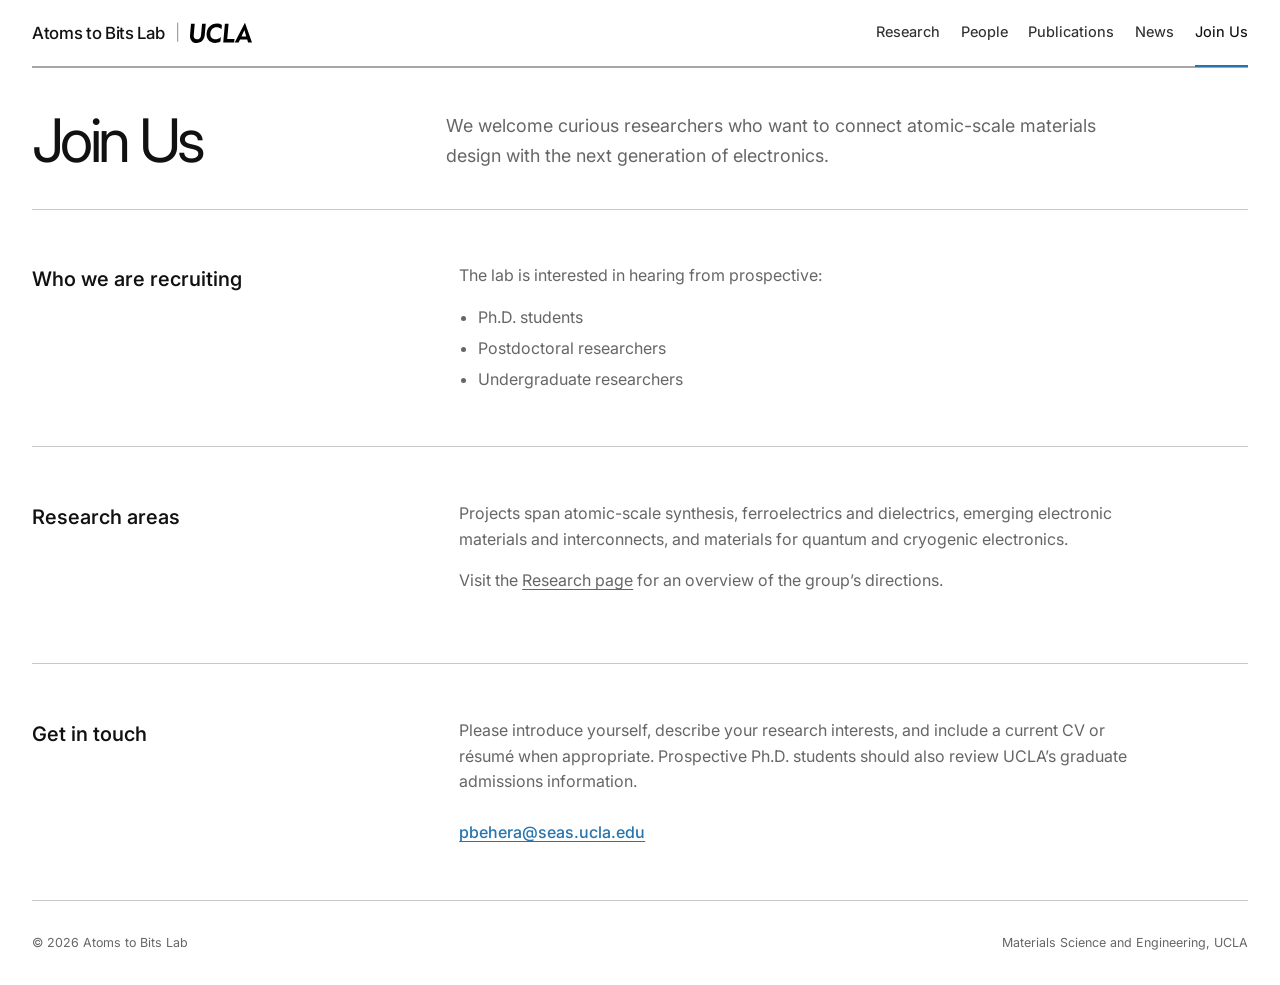
==== join.html @ 01356fcd "Polish responsive layout" ====
<!doctype html>
<html lang="en"><head>
  <meta charset="utf-8"><meta name="viewport" content="width=device-width, initial-scale=1"><title>Join Us | Atoms to Bits Lab</title><meta name="description" content="Opportunities for Ph.D. students, postdoctoral researchers, and undergraduate researchers in the Behera Research Group at UCLA.">
  <meta property="og:title" content="Join Us | Atoms to Bits Lab"><meta property="og:description" content="Research opportunities with the Behera Research Group at UCLA."><meta property="og:type" content="website"><meta property="og:site_name" content="Atoms to Bits Lab | UCLA">
  <link rel="preconnect" href="https://fonts.googleapis.com"><link rel="preconnect" href="https://fonts.gstatic.com" crossorigin><link href="https://fonts.googleapis.com/css2?family=Inter:wght@400;500;600&display=swap" rel="stylesheet"><link rel="stylesheet" href="assets/style.css?v=20261108-5"><link rel="icon" href="assets/favicon.svg" type="image/svg+xml">
</head><body>
  <a class="skip-link" href="#main-content">Skip to content</a><div class="site-shell">
    <header class="topbar"><a class="brand" href="index.html" aria-label="Atoms to Bits Lab home"><span class="brand-name">Atoms to Bits Lab</span><span class="brand-divider" aria-hidden="true">|</span><img class="ucla-logo" src="assets/logo_UCLA_black.svg" alt="UCLA" width="63" height="21"></a><nav class="nav" aria-label="Primary navigation"><a href="research.html">Research</a><a href="people.html">People</a><a href="publications.html">Publications</a><a href="news.html">News</a><a href="join.html" aria-current="page">Join Us</a></nav></header>
    <main id="main-content">
      <header class="page-header"><div><h1>Join Us</h1></div><p class="page-intro">We welcome curious researchers who want to connect atomic-scale materials design with the next generation of electronics.</p></header>
      <section class="join-grid" aria-labelledby="openings"><h2 id="openings">Who we are recruiting</h2><div><p>The lab is interested in hearing from prospective:</p><ul><li>Ph.D. students</li><li>Postdoctoral researchers</li><li>Undergraduate researchers</li></ul></div></section>
      <section class="join-grid" aria-labelledby="areas"><h2 id="areas">Research areas</h2><div><p>Projects span atomic-scale synthesis, ferroelectrics and dielectrics, emerging electronic materials and interconnects, and materials for quantum and cryogenic electronics.</p><p>Visit the <a href="research.html">Research page</a> for an overview of the group’s directions.</p></div></section>
      <section class="join-grid" aria-labelledby="contact"><h2 id="contact">Get in touch</h2><div><p>Please introduce yourself, describe your research interests, and include a current CV or résumé when appropriate. Prospective Ph.D. students should also review UCLA’s graduate admissions information.</p><a class="contact-link" href="mailto:pbehera@seas.ucla.edu">pbehera@seas.ucla.edu</a></div></section>
    </main><footer class="site-footer"><p>© 2026 Atoms to Bits Lab</p><p>Materials Science and Engineering, UCLA</p></footer>
  </div>
</body></html>
---- assets/style.css ----
:root {
  --background: #ffffff;
  --text: #111111;
  --muted: #666666;
  --faint: #8a8a8a;
  --line-light: #e5e5e5;
  --line-medium: #c8c8c8;
  --line-strong: #a6a6a6;
  --surface: #f7f7f7;
  --blue: #2774ae;
  --red: #c94c4c;
  --max-width: 1280px;
}

* {
  box-sizing: border-box;
}

html {
  min-width: 320px;
}

body {
  margin: 0;
  background: var(--background);
  color: var(--text);
  font-family: "Inter", Arial, sans-serif;
  font-size: 1rem;
  line-height: 1.6;
  -webkit-font-smoothing: antialiased;
}

img,
svg {
  display: block;
  max-width: 100%;
}

a {
  color: inherit;
  text-decoration-thickness: 1px;
  text-underline-offset: 0.2em;
}

a:hover {
  color: var(--blue);
}

:focus-visible {
  outline: 3px solid rgba(39, 116, 174, 0.45);
  outline-offset: 4px;
}

.skip-link {
  position: fixed;
  top: 0.75rem;
  left: 0.75rem;
  z-index: 20;
  padding: 0.65rem 0.9rem;
  background: var(--text);
  color: #ffffff;
  transform: translateY(-160%);
}

.skip-link:focus {
  color: #ffffff;
  transform: translateY(0);
}

.site-shell {
  width: min(calc(100% - 4rem), var(--max-width));
  margin: 0 auto;
}

.topbar {
  min-height: 4.25rem;
  display: flex;
  align-items: center;
  justify-content: space-between;
  gap: 2.5rem;
  border-bottom: 2px solid var(--line-strong);
}

.brand {
  display: inline-flex;
  align-items: center;
  gap: 0.65rem;
  flex: 0 0 auto;
  text-decoration: none;
  white-space: nowrap;
}

.brand:hover {
  color: var(--text);
}

.brand-name {
  font-size: 1.05rem;
  font-weight: 500;
  letter-spacing: -0.02em;
}

.brand-divider {
  color: #a0a0a0;
}

.ucla-logo {
  width: 3.9rem;
  height: auto;
}

.nav {
  display: flex;
  align-items: center;
  justify-content: flex-end;
  gap: 1.3rem;
  font-size: 0.91rem;
  white-space: nowrap;
}

.nav a {
  position: relative;
  padding: 1.3rem 0;
  color: #303030;
  font-weight: 450;
  text-decoration: none;
}

.nav a::after {
  position: absolute;
  right: 0;
  bottom: -2px;
  left: 0;
  height: 2px;
  background: var(--blue);
  content: "";
  opacity: 0;
}

.nav a:hover,
.nav a[aria-current="page"] {
  color: var(--text);
}

.nav a[aria-current="page"]::after {
  opacity: 1;
}

main {
  min-height: calc(100vh - 9.5rem);
}

.hero {
  display: grid;
  grid-template-columns: minmax(0, 0.95fr) minmax(25rem, 1.05fr);
  gap: 3rem;
  align-items: center;
  padding: 3.8rem 0 3.2rem;
}

.hero-copy {
  max-width: 40rem;
}

.eyebrow {
  margin: 0 0 1.4rem;
  color: var(--muted);
  font-size: 0.72rem;
  font-weight: 500;
  letter-spacing: 0.15em;
  text-transform: uppercase;
}

h1,
h2,
h3,
p {
  margin-top: 0;
}

h1 {
  margin-bottom: 0;
  font-size: 4.55rem;
  font-weight: 400;
  letter-spacing: -0.06em;
  line-height: 0.98;
}

.hero-lead {
  max-width: 39rem;
  margin: 2rem 0 0;
  font-size: 1.48rem;
  letter-spacing: -0.025em;
  line-height: 1.42;
}

.hero-support {
  max-width: 36rem;
  margin: 1.05rem 0 0;
  color: var(--muted);
  font-size: 0.98rem;
}

.hero-visual {
  min-width: 0;
  display: grid;
  place-items: center;
}

.hero-visual img {
  width: min(100%, 23.25rem);
  height: auto;
  object-fit: contain;
}

.home-links {
  display: grid;
  grid-template-columns: repeat(3, minmax(0, 1fr));
  border-top: 1px solid var(--line-light);
  border-bottom: 1px solid var(--line-light);
}

.home-link {
  min-width: 0;
  padding: 1.5rem 2rem 1.7rem;
  text-decoration: none;
}

.home-link + .home-link {
  border-left: 1px solid var(--line-light);
}

.home-link:hover {
  color: var(--text);
  background: var(--surface);
}

.home-link-index {
  display: block;
  margin-bottom: 0.9rem;
  color: var(--faint);
  font-size: 0.68rem;
}

.home-link h2 {
  margin-bottom: 0.45rem;
  font-size: 1rem;
  font-weight: 600;
  letter-spacing: -0.01em;
}

.home-link p {
  max-width: 21rem;
  margin-bottom: 0;
  color: var(--muted);
  font-size: 0.86rem;
  line-height: 1.55;
}

.page-header {
  display: grid;
  grid-template-columns: minmax(11rem, 0.32fr) minmax(0, 0.68fr);
  gap: 2.25rem;
  padding: 2.7rem 0 2.4rem;
  border-bottom: 1.5px solid var(--line-medium);
}

.page-header h1 {
  font-size: 3.75rem;
}

.page-intro {
  max-width: 44rem;
  margin: 0;
  align-self: end;
  color: var(--muted);
  font-size: 1.12rem;
  line-height: 1.65;
}

.page-intro a {
  color: var(--text);
  font-weight: 500;
}

.content-section {
  padding: 3rem 0;
  border-bottom: 1.5px solid var(--line-medium);
}

.section-heading {
  margin-bottom: 1.5rem;
  font-size: 1.35rem;
  font-weight: 550;
  letter-spacing: -0.025em;
}

.research-grid {
  display: grid;
  grid-template-columns: repeat(2, minmax(0, 1fr));
  gap: 0;
  border-top: 1px solid var(--line-light);
  border-left: 1px solid var(--line-light);
}

.research-direction {
  min-height: 13.5rem;
  padding: 1.9rem;
  border-right: 1px solid var(--line-light);
  border-bottom: 1px solid var(--line-light);
}

.direction-number {
  display: block;
  margin-bottom: 1rem;
  color: var(--faint);
  font-size: 0.72rem;
}

.research-direction:nth-child(1) .direction-number,
.research-direction:nth-child(4) .direction-number {
  color: var(--blue);
}

.research-direction h2 {
  max-width: 24rem;
  margin-bottom: 0.8rem;
  font-size: 1.45rem;
  font-weight: 500;
  letter-spacing: -0.03em;
  line-height: 1.25;
}

.research-direction p {
  max-width: 31rem;
  margin-bottom: 0;
  color: var(--muted);
}

.people-root,
.publications-root,
.news-root {
  min-height: 12rem;
}

.loading,
.data-error,
.empty-state {
  margin: 0;
  padding: 2rem;
  background: var(--surface);
  color: var(--muted);
}

.person-section {
  padding: 3rem 0;
  border-bottom: 1.5px solid var(--line-medium);
}

.person-section:last-child {
  border-bottom: 0;
}

.pi-layout {
  display: grid;
  grid-template-columns: minmax(13rem, 18rem) minmax(0, 1fr);
  gap: 3.25rem;
}

.pi-layout.no-image {
  grid-template-columns: minmax(0, 42rem);
}

.person-image-frame {
  position: relative;
  margin: 0;
  aspect-ratio: 4 / 5;
  overflow: hidden;
}

.portrait-image {
  position: absolute;
  inset: 0;
  display: block;
  width: 100%;
  height: 100%;
  object-fit: cover;
  object-position: center;
  background: var(--surface);
}

.person-details {
  padding-top: 0.1rem;
}

.person-name {
  margin-bottom: 0.35rem;
  font-size: 1.65rem;
  font-weight: 500;
  letter-spacing: -0.035em;
}

.person-role,
.person-affiliation {
  margin: 0;
  color: var(--muted);
}

.education-list {
  margin: 1.35rem 0 0;
  padding: 0;
  color: var(--muted);
  list-style: none;
}

.education-list li + li {
  margin-top: 0.15rem;
}

.pi-meta {
  display: grid;
  grid-template-columns: 9.5rem minmax(0, 1fr);
  gap: 0.45rem 1rem;
  margin: 1.4rem 0 0;
  font-size: 0.9rem;
}

.pi-meta dt {
  font-weight: 500;
}

.pi-meta dd {
  margin: 0;
  color: var(--muted);
}

.pi-meta a {
  color: var(--blue);
}

.person-links {
  display: flex;
  flex-wrap: wrap;
  gap: 0.7rem 1.4rem;
  margin-top: 1.5rem;
}

.person-links a {
  color: var(--blue);
  font-size: 0.9rem;
  font-weight: 500;
}

.people-grid {
  display: grid;
  grid-template-columns: repeat(3, minmax(0, 1fr));
  gap: 0;
}

.person-card {
  min-height: 8rem;
  padding: 1.45rem;
  border: 1px solid var(--line-light);
  background: var(--background);
}

.person-card-image {
  width: 100%;
  aspect-ratio: 4 / 5;
  margin-bottom: 1.25rem;
  object-fit: cover;
}

.person-card .person-name {
  margin-bottom: 0.4rem;
  font-size: 1.05rem;
  line-height: 1.45;
}

.person-card .person-role {
  font-size: 0.88rem;
}

.person-card .education-list {
  margin-top: 1.2rem;
  font-size: 0.86rem;
}

.table-wrap {
  overflow-x: auto;
  border: 1px solid var(--line-light);
}

table {
  width: 100%;
  min-width: 42rem;
  border-collapse: collapse;
  text-align: left;
}

th,
td {
  padding: 1rem 1.15rem;
  border-bottom: 1px solid var(--line-light);
  vertical-align: top;
}

th {
  background: var(--surface);
  font-size: 0.78rem;
  font-weight: 550;
  letter-spacing: 0.04em;
  text-transform: uppercase;
}

tbody tr:last-child td {
  border-bottom: 0;
}

.year-group {
  border-bottom: 1px solid var(--line-light);
}

.year-group:first-child {
  border-top: 1.5px solid var(--line-medium);
  margin-top: 3rem;
}

.year-summary {
  display: grid;
  grid-template-columns: minmax(0, 1fr) auto 1.25rem;
  gap: 1.5rem;
  align-items: center;
  padding: 1.25rem 0;
  cursor: pointer;
  list-style: none;
}

.year-summary::-webkit-details-marker {
  display: none;
}

.year-summary::after {
  width: 0.42rem;
  height: 0.42rem;
  justify-self: end;
  border-right: 1.5px solid var(--muted);
  border-bottom: 1.5px solid var(--muted);
  content: "";
  transform: rotate(45deg) translate(-0.1rem, -0.1rem);
}

.year-group[open] > .year-summary::after {
  transform: rotate(225deg) translate(-0.1rem, -0.1rem);
}

.year-label {
  color: var(--text);
  font-size: 1.05rem;
  font-weight: 500;
}

.year-group[open] .year-label {
  color: var(--blue);
}

.year-count {
  color: var(--muted);
  font-size: 0.78rem;
}

.publication-list {
  width: 85%;
  margin: 0 0 0 15%;
  padding: 0;
  list-style: none;
}

.publication-item {
  padding: 1.35rem 0;
}

.publication-item + .publication-item {
  border-top: 1px solid var(--line-light);
}

.publication-item:last-child {
  padding-bottom: 1.8rem;
}

.publication-title {
  margin-bottom: 0.42rem;
  font-size: 1.1rem;
  font-weight: 500;
  letter-spacing: -0.02em;
  line-height: 1.45;
}

.publication-title a {
  text-decoration: none;
}

.publication-title a:hover {
  text-decoration: underline;
}

.publication-authors,
.publication-venue {
  margin: 0;
  color: var(--muted);
  font-size: 0.84rem;
}

.publication-venue {
  margin-top: 0.14rem;
  color: #7a7a7a;
  font-style: italic;
}

.news-list {
  margin: 0;
  padding: 0;
  list-style: none;
}

.news-item {
  display: grid;
  grid-template-columns: minmax(11rem, 0.22fr) minmax(0, 0.78fr);
  gap: 2.5rem;
  padding: 2.15rem 0;
  border-bottom: 1px solid var(--line-light);
}

.news-date {
  padding-top: 0.15rem;
  color: var(--muted);
  font-size: 0.86rem;
}

.news-item h2 {
  margin-bottom: 0.5rem;
  font-size: 1.25rem;
  font-weight: 500;
  letter-spacing: -0.02em;
}

.news-item h2 a {
  text-decoration: none;
}

.news-item p {
  max-width: 42rem;
  margin-bottom: 0;
  color: var(--muted);
}

.join-grid {
  display: grid;
  grid-template-columns: minmax(14rem, 0.32fr) minmax(0, 0.68fr);
  gap: 3.5rem;
  padding: 3.35rem 0;
  border-bottom: 1.5px solid var(--line-medium);
}

.join-grid h2 {
  margin-bottom: 0;
  font-size: 1.25rem;
  font-weight: 550;
}

.join-grid p,
.join-grid ul {
  max-width: 42rem;
  color: var(--muted);
}

.join-grid ul {
  margin: 0;
  padding-left: 1.2rem;
}

.join-grid li + li {
  margin-top: 0.35rem;
}

.contact-link {
  display: inline-block;
  margin-top: 0.6rem;
  color: var(--blue);
  font-weight: 500;
}

.site-footer {
  display: flex;
  align-items: center;
  justify-content: space-between;
  gap: 2rem;
  min-height: 5.25rem;
  color: var(--muted);
  font-size: 0.78rem;
}

.site-footer p {
  margin: 0;
}

.site-footer a {
  text-decoration: none;
}

@media (max-width: 1040px) {
  .site-shell {
    width: min(calc(100% - 2.75rem), var(--max-width));
  }

  .topbar {
    gap: 1.5rem;
  }

  .nav {
    gap: 1.15rem;
  }

  .hero {
    grid-template-columns: minmax(0, 1fr) minmax(21rem, 0.95fr);
    gap: 2.5rem;
  }

  h1 {
    font-size: 3.85rem;
  }

  .hero-lead {
    font-size: 1.28rem;
  }

  .page-header h1 {
    font-size: 3.3rem;
  }

}

@media (max-width: 800px) {
  .topbar {
    align-items: flex-start;
    flex-direction: column;
    padding: 1.2rem 0 1rem;
    gap: 0.55rem;
  }

  .nav {
    width: 100%;
    justify-content: flex-start;
    flex-wrap: wrap;
    gap: 0 1.25rem;
  }

  .nav a {
    padding: 0.35rem 0;
  }

  .nav a::after {
    bottom: 0;
  }

  .hero {
    grid-template-columns: 1fr;
    gap: 1.8rem;
    padding: 3.7rem 0 3rem;
  }

  .hero-copy {
    max-width: 42rem;
  }

  .hero-visual {
    width: min(100%, 28rem);
    justify-self: center;
  }

  .hero-visual img {
    width: min(100%, 15.25rem);
  }

  .page-header {
    grid-template-columns: 1fr;
    gap: 1.25rem;
    padding: 2.5rem 0 2.25rem;
  }

  .page-intro {
    max-width: 40rem;
  }

  .pi-layout,
  .join-grid {
    grid-template-columns: 1fr;
    gap: 2rem;
  }

  .person-image-frame {
    width: min(100%, 22rem);
  }

  .research-direction {
    min-height: 12.5rem;
    padding: 1.7rem;
  }

  .people-grid {
    grid-template-columns: repeat(2, minmax(0, 1fr));
  }
}

@media (max-width: 620px) {
  .site-shell {
    width: calc(100% - 2rem);
  }

  .brand-name {
    font-size: 0.98rem;
  }

  .ucla-logo {
    width: 3.55rem;
  }

  .nav {
    font-size: 0.82rem;
  }

  h1 {
    font-size: 3rem;
    letter-spacing: -0.055em;
  }

  .hero {
    padding-top: 3.2rem;
  }

  .hero-lead {
    font-size: 1.15rem;
  }

  .pi-meta {
    grid-template-columns: 1fr;
    gap: 0.12rem;
  }

  .pi-meta dd + dt {
    margin-top: 0.45rem;
  }

  .home-links,
  .research-grid,
  .people-grid {
    grid-template-columns: 1fr;
  }

  .home-link,
  .home-link + .home-link {
    padding: 1.4rem 1.25rem 1.5rem;
    border-left: 0;
    border-bottom: 1px solid var(--line-light);
  }

  .home-link:last-child {
    border-bottom: 0;
  }

  .home-link-index {
    margin-bottom: 0.75rem;
  }

  .page-header h1 {
    font-size: 2.8rem;
  }

  .page-intro {
    font-size: 1rem;
  }

  .research-direction {
    min-height: 0;
  }

  .direction-number {
    margin-bottom: 1rem;
  }

  .news-item {
    grid-template-columns: 1fr;
    gap: 1.2rem;
  }

  .year-summary {
    gap: 0.8rem;
  }

  .publication-list {
    width: 100%;
    margin-left: 0;
  }

  .news-item {
    padding: 1.8rem 0;
  }

  .person-section,
  .content-section,
  .join-grid {
    padding: 2.35rem 0;
  }

  .site-footer {
    align-items: flex-start;
    flex-direction: column;
    justify-content: center;
    gap: 0.2rem;
  }
}

@media (max-width: 390px) {
  h1 {
    font-size: 2.65rem;
  }

  .nav {
    gap: 0 1rem;
  }

  .research-direction,
  .person-card {
    padding: 1.4rem;
  }
}

@media (prefers-reduced-motion: reduce) {
  *,
  *::before,
  *::after {
    scroll-behavior: auto !important;
    transition-duration: 0.01ms !important;
    animation-duration: 0.01ms !important;
    animation-iteration-count: 1 !important;
  }
}

@media print {
  .skip-link,
  .nav {
    display: none;
  }

  .site-shell {
    width: 100%;
  }
}
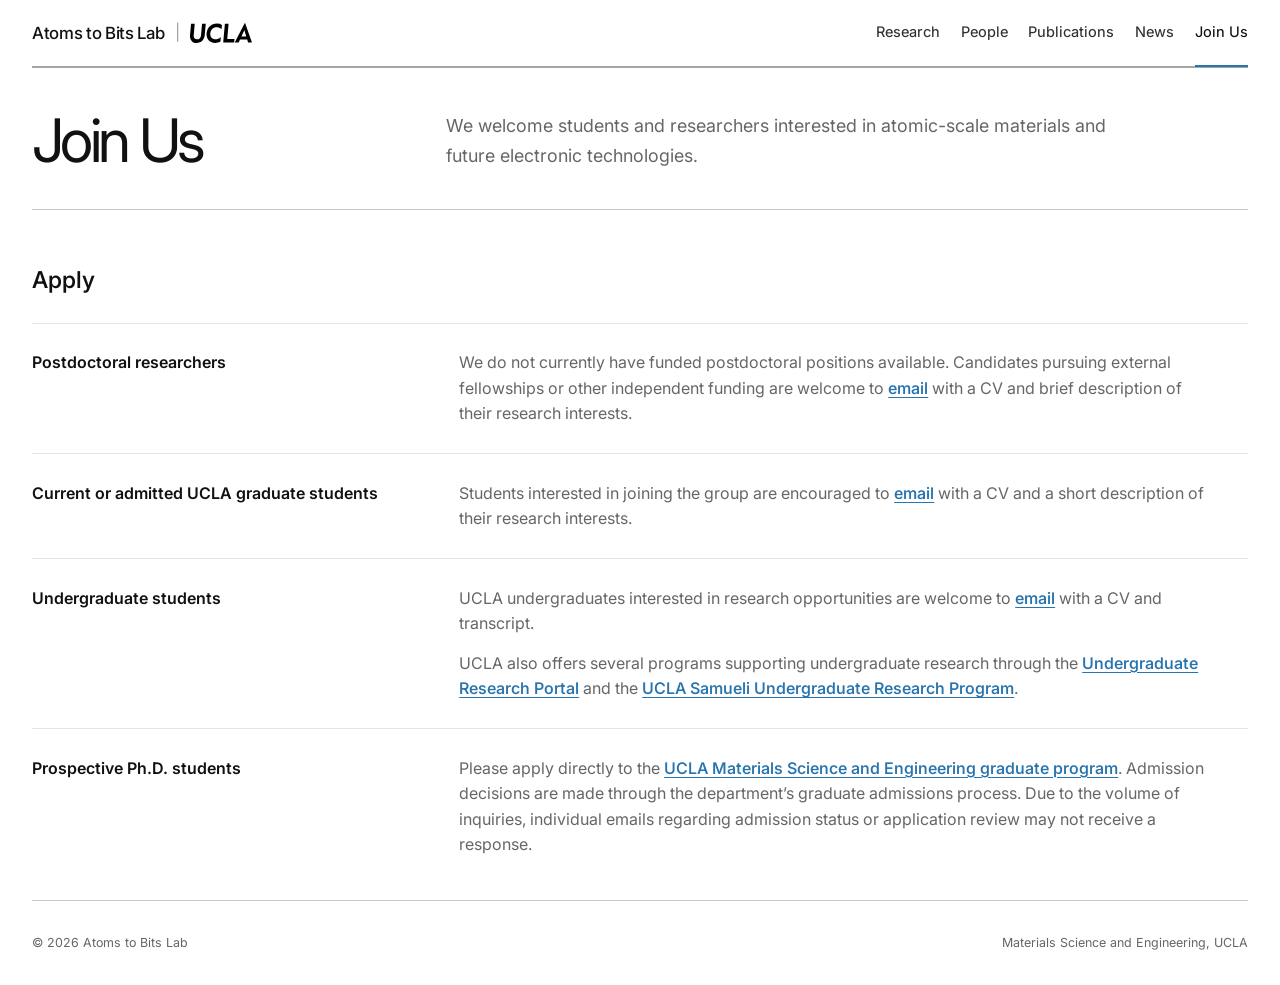
==== commit e266a7cc: "Simplify Join Us application guidance" ====
--- a/join.html
+++ b/join.html
@@ -2,15 +2,19 @@
 <html lang="en"><head>
   <meta charset="utf-8"><meta name="viewport" content="width=device-width, initial-scale=1"><title>Join Us | Atoms to Bits Lab</title><meta name="description" content="Opportunities for Ph.D. students, postdoctoral researchers, and undergraduate researchers in the Behera Research Group at UCLA.">
   <meta property="og:title" content="Join Us | Atoms to Bits Lab"><meta property="og:description" content="Research opportunities with the Behera Research Group at UCLA."><meta property="og:type" content="website"><meta property="og:site_name" content="Atoms to Bits Lab | UCLA">
-  <link rel="preconnect" href="https://fonts.googleapis.com"><link rel="preconnect" href="https://fonts.gstatic.com" crossorigin><link href="https://fonts.googleapis.com/css2?family=Inter:wght@400;500;600&display=swap" rel="stylesheet"><link rel="stylesheet" href="assets/style.css?v=20261108-5"><link rel="icon" href="assets/favicon.svg" type="image/svg+xml">
+  <link rel="preconnect" href="https://fonts.googleapis.com"><link rel="preconnect" href="https://fonts.gstatic.com" crossorigin><link href="https://fonts.googleapis.com/css2?family=Inter:wght@400;500;600&display=swap" rel="stylesheet"><link rel="stylesheet" href="assets/style.css?v=20261108-8"><link rel="icon" href="assets/favicon.svg" type="image/svg+xml">
 </head><body>
   <a class="skip-link" href="#main-content">Skip to content</a><div class="site-shell">
     <header class="topbar"><a class="brand" href="index.html" aria-label="Atoms to Bits Lab home"><span class="brand-name">Atoms to Bits Lab</span><span class="brand-divider" aria-hidden="true">|</span><img class="ucla-logo" src="assets/logo_UCLA_black.svg" alt="UCLA" width="63" height="21"></a><nav class="nav" aria-label="Primary navigation"><a href="research.html">Research</a><a href="people.html">People</a><a href="publications.html">Publications</a><a href="news.html">News</a><a href="join.html" aria-current="page">Join Us</a></nav></header>
     <main id="main-content">
-      <header class="page-header"><div><h1>Join Us</h1></div><p class="page-intro">We welcome curious researchers who want to connect atomic-scale materials design with the next generation of electronics.</p></header>
-      <section class="join-grid" aria-labelledby="openings"><h2 id="openings">Who we are recruiting</h2><div><p>The lab is interested in hearing from prospective:</p><ul><li>Ph.D. students</li><li>Postdoctoral researchers</li><li>Undergraduate researchers</li></ul></div></section>
-      <section class="join-grid" aria-labelledby="areas"><h2 id="areas">Research areas</h2><div><p>Projects span atomic-scale synthesis, ferroelectrics and dielectrics, emerging electronic materials and interconnects, and materials for quantum and cryogenic electronics.</p><p>Visit the <a href="research.html">Research page</a> for an overview of the group’s directions.</p></div></section>
-      <section class="join-grid" aria-labelledby="contact"><h2 id="contact">Get in touch</h2><div><p>Please introduce yourself, describe your research interests, and include a current CV or résumé when appropriate. Prospective Ph.D. students should also review UCLA’s graduate admissions information.</p><a class="contact-link" href="mailto:pbehera@seas.ucla.edu">pbehera@seas.ucla.edu</a></div></section>
+      <header class="page-header"><div><h1>Join Us</h1></div><p class="page-intro">We welcome students and researchers interested in atomic-scale materials and future electronic technologies.</p></header>
+      <section class="join-apply" aria-labelledby="apply-heading">
+        <h2 id="apply-heading">Apply</h2>
+        <article class="join-opportunity"><h3>Postdoctoral researchers</h3><p>We do not currently have funded postdoctoral positions available. Candidates pursuing external fellowships or other independent funding are welcome to <a href="mailto:pbehera@seas.ucla.edu">email</a> with a CV and brief description of their research interests.</p></article>
+        <article class="join-opportunity"><h3>Current or admitted UCLA graduate students</h3><p>Students interested in joining the group are encouraged to <a href="mailto:pbehera@seas.ucla.edu">email</a> with a CV and a short description of their research interests.</p></article>
+        <article class="join-opportunity"><h3>Undergraduate students</h3><div><p>UCLA undergraduates interested in research opportunities are welcome to <a href="mailto:pbehera@seas.ucla.edu">email</a> with a CV and transcript.</p><p>UCLA also offers several programs supporting undergraduate research through the <a href="https://ugresearch.ucla.edu/">Undergraduate Research Portal</a> and the <a href="https://www.seasoasa.ucla.edu/urp/">UCLA Samueli Undergraduate Research Program</a>.</p></div></article>
+        <article class="join-opportunity"><h3>Prospective Ph.D. students</h3><p>Please apply directly to the <a href="https://www.mse.ucla.edu/graduate-admissions/">UCLA Materials Science and Engineering graduate program</a>. Admission decisions are made through the department’s graduate admissions process. Due to the volume of inquiries, individual emails regarding admission status or application review may not receive a response.</p></article>
+      </section>
     </main><footer class="site-footer"><p>© 2026 Atoms to Bits Lab</p><p>Materials Science and Engineering, UCLA</p></footer>
   </div>
 </body></html>
--- a/assets/style.css
+++ b/assets/style.css
@@ -47,7 +47,7 @@
 }
 
 :focus-visible {
-  outline: 3px solid rgba(39, 116, 174, 0.45);
+  outline: 3px solid var(--blue);
   outline-offset: 4px;
 }
 
@@ -208,7 +208,7 @@
 }
 
 .hero-visual img {
-  width: min(100%, 23.25rem);
+  width: min(100%, 28.5rem);
   height: auto;
   object-fit: contain;
 }
@@ -295,46 +295,179 @@
   letter-spacing: -0.025em;
 }
 
-.research-grid {
+.research-overview {
   display: grid;
-  grid-template-columns: repeat(2, minmax(0, 1fr));
-  gap: 0;
+  grid-template-columns: repeat(3, minmax(0, 1fr));
   border-top: 1px solid var(--line-light);
+  border-bottom: 1px solid var(--line-light);
+}
+
+.research-thrust {
+  min-width: 0;
+}
+
+.research-thrust + .research-thrust {
   border-left: 1px solid var(--line-light);
 }
 
-.research-direction {
-  min-height: 13.5rem;
-  padding: 1.9rem;
-  border-right: 1px solid var(--line-light);
-  border-bottom: 1px solid var(--line-light);
-}
-
-.direction-number {
+.research-thrust h2 {
+  height: 100%;
+  margin: 0;
+  font: inherit;
+}
+
+.research-thrust-button {
+  position: relative;
+  width: 100%;
+  min-height: 21rem;
+  display: flex;
+  align-items: flex-start;
+  flex-direction: column;
+  padding: 1.8rem;
+  border: 0;
+  background: transparent;
+  color: var(--text);
+  cursor: pointer;
+  font: inherit;
+  text-align: left;
+}
+
+.research-thrust-button::after {
+  position: absolute;
+  right: 1.8rem;
+  bottom: -1px;
+  left: 1.8rem;
+  height: 2px;
+  background: var(--blue);
+  content: "";
+  opacity: 0;
+}
+
+.research-thrust-button:hover {
+  background: var(--surface);
+}
+
+.research-thrust-button:focus-visible {
+  z-index: 1;
+}
+
+.research-thrust-button[aria-expanded="true"]::after {
+  opacity: 1;
+}
+
+.research-thrust-index {
   display: block;
   margin-bottom: 1rem;
   color: var(--faint);
   font-size: 0.72rem;
 }
 
-.research-direction:nth-child(1) .direction-number,
-.research-direction:nth-child(4) .direction-number {
+.research-thrust-button[aria-expanded="true"] .research-thrust-index,
+.research-thrust-button[aria-expanded="true"] .research-thrust-indicator {
   color: var(--blue);
 }
 
-.research-direction h2 {
+.research-thrust-title {
+  display: block;
   max-width: 24rem;
-  margin-bottom: 0.8rem;
   font-size: 1.45rem;
   font-weight: 500;
   letter-spacing: -0.03em;
   line-height: 1.25;
 }
 
-.research-direction p {
+.research-thrust-description {
+  display: block;
   max-width: 31rem;
+  margin-top: 0.9rem;
+  color: var(--muted);
+  font-size: 0.95rem;
+  line-height: 1.6;
+}
+
+.research-thrust-indicator {
+  margin-top: auto;
+  align-self: flex-end;
+  color: var(--muted);
+  font-size: 1.35rem;
+  font-weight: 400;
+  line-height: 1;
+}
+
+.research-expanded {
+  display: grid;
+  grid-template-columns: minmax(0, 0.45fr) minmax(0, 0.55fr);
+  gap: clamp(2rem, 4vw, 4rem);
+  align-items: start;
+  padding: 3.25rem 0 1.5rem;
+  border-top: 1.5px solid var(--line-medium);
+}
+
+.research-expanded[hidden] {
+  display: none;
+}
+
+.research-expanded-copy h2 {
+  max-width: 44rem;
+  margin-bottom: 1rem;
+  font-size: 2rem;
+  font-weight: 500;
+  letter-spacing: -0.04em;
+  line-height: 1.2;
+}
+
+.research-expanded-intro {
+  max-width: 52rem;
   margin-bottom: 0;
   color: var(--muted);
+  font-size: 1.05rem;
+}
+
+.research-expanded-media {
+  min-width: 0;
+  margin: 0;
+  border: 1px solid var(--line-light);
+  background: #ffffff;
+}
+
+.research-expanded-media img {
+  width: 100%;
+  height: auto;
+  object-fit: contain;
+}
+
+.research-media-pending {
+  aspect-ratio: 4 / 3;
+  display: flex;
+  align-items: flex-end;
+  padding: 1.25rem;
+  background: var(--surface);
+  color: var(--muted);
+  font-size: 0.78rem;
+}
+
+.research-subtopics {
+  margin-top: 2.25rem;
+  border-top: 1px solid var(--line-light);
+}
+
+.research-subtopic {
+  padding: 1.25rem 0;
+  border-bottom: 1px solid var(--line-light);
+}
+
+.research-subtopic h3 {
+  margin-bottom: 0.65rem;
+  font-size: 1.08rem;
+  font-weight: 500;
+  letter-spacing: -0.02em;
+  line-height: 1.35;
+}
+
+.research-subtopic p {
+  margin-bottom: 0;
+  color: var(--muted);
+  font-size: 0.92rem;
 }
 
 .people-root,
@@ -654,40 +787,45 @@
   color: var(--muted);
 }
 
-.join-grid {
+.join-apply {
+  padding: 3.25rem 0 1rem;
+  border-bottom: 1.5px solid var(--line-medium);
+}
+
+.join-apply > h2 {
+  margin-bottom: 1.5rem;
+  font-size: 1.45rem;
+  font-weight: 550;
+}
+
+.join-opportunity {
   display: grid;
-  grid-template-columns: minmax(14rem, 0.32fr) minmax(0, 0.68fr);
+  grid-template-columns: minmax(13rem, 0.32fr) minmax(0, 0.68fr);
   gap: 3.5rem;
-  padding: 3.35rem 0;
-  border-bottom: 1.5px solid var(--line-medium);
-}
-
-.join-grid h2 {
+  padding: 1.65rem 0;
+  border-top: 1px solid var(--line-light);
+}
+
+.join-opportunity h3 {
   margin-bottom: 0;
-  font-size: 1.25rem;
+  font-size: 1rem;
+  font-weight: 600;
+  line-height: 1.5;
+}
+
+.join-opportunity p {
+  max-width: 47rem;
+  margin-bottom: 0;
+  color: var(--muted);
+}
+
+.join-opportunity p + p {
+  margin-top: 0.85rem;
+}
+
+.join-opportunity a {
+  color: var(--blue);
   font-weight: 550;
-}
-
-.join-grid p,
-.join-grid ul {
-  max-width: 42rem;
-  color: var(--muted);
-}
-
-.join-grid ul {
-  margin: 0;
-  padding-left: 1.2rem;
-}
-
-.join-grid li + li {
-  margin-top: 0.35rem;
-}
-
-.contact-link {
-  display: inline-block;
-  margin-top: 0.6rem;
-  color: var(--blue);
-  font-weight: 500;
 }
 
 .site-footer {
@@ -779,7 +917,7 @@
   }
 
   .hero-visual img {
-    width: min(100%, 15.25rem);
+    width: min(100%, 20rem);
   }
 
   .page-header {
@@ -792,19 +930,32 @@
     max-width: 40rem;
   }
 
-  .pi-layout,
-  .join-grid {
+  .pi-layout {
     grid-template-columns: 1fr;
     gap: 2rem;
   }
 
+  .research-expanded {
+    grid-template-columns: minmax(0, 0.45fr) minmax(0, 0.55fr);
+    gap: 2rem;
+  }
+
   .person-image-frame {
     width: min(100%, 22rem);
   }
 
-  .research-direction {
-    min-height: 12.5rem;
-    padding: 1.7rem;
+  .research-thrust-button {
+    min-height: 22rem;
+    padding: 1.5rem;
+  }
+
+  .research-thrust-button::after {
+    right: 1.5rem;
+    left: 1.5rem;
+  }
+
+  .research-thrust-title {
+    font-size: 1.25rem;
   }
 
   .people-grid {
@@ -852,7 +1003,6 @@
   }
 
   .home-links,
-  .research-grid,
   .people-grid {
     grid-template-columns: 1fr;
   }
@@ -880,12 +1030,54 @@
     font-size: 1rem;
   }
 
-  .research-direction {
+  .research-overview {
+    grid-template-columns: 1fr;
+  }
+
+  .research-overview {
+    border-top: 1px solid var(--line-light);
+  }
+
+  .research-thrust + .research-thrust {
+    border-top: 1px solid var(--line-light);
+    border-left: 0;
+  }
+
+  .research-thrust-button {
     min-height: 0;
-  }
-
-  .direction-number {
-    margin-bottom: 1rem;
+    padding: 1.45rem 1.25rem;
+  }
+
+  .research-thrust-button::after {
+    right: 1.25rem;
+    left: 1.25rem;
+  }
+
+  .research-thrust-description {
+    max-width: 36rem;
+  }
+
+  .research-thrust-indicator {
+    margin-top: 1.25rem;
+  }
+
+  .research-expanded {
+    grid-template-columns: 1fr;
+    gap: 1.75rem;
+    padding-top: 2.5rem;
+  }
+
+  .research-subtopics {
+    margin-top: 1.75rem;
+  }
+
+  .research-subtopic {
+    padding-top: 1.25rem;
+    border-top: 1px solid var(--line-light);
+  }
+
+  .research-subtopic:first-child {
+    border-top: 0;
   }
 
   .news-item {
@@ -907,9 +1099,17 @@
   }
 
   .person-section,
-  .content-section,
-  .join-grid {
+  .content-section {
     padding: 2.35rem 0;
+  }
+
+  .join-apply {
+    padding-top: 2.35rem;
+  }
+
+  .join-opportunity {
+    grid-template-columns: 1fr;
+    gap: 0.65rem;
   }
 
   .site-footer {
@@ -929,7 +1129,7 @@
     gap: 0 1rem;
   }
 
-  .research-direction,
+  .research-thrust-button,
   .person-card {
     padding: 1.4rem;
   }
